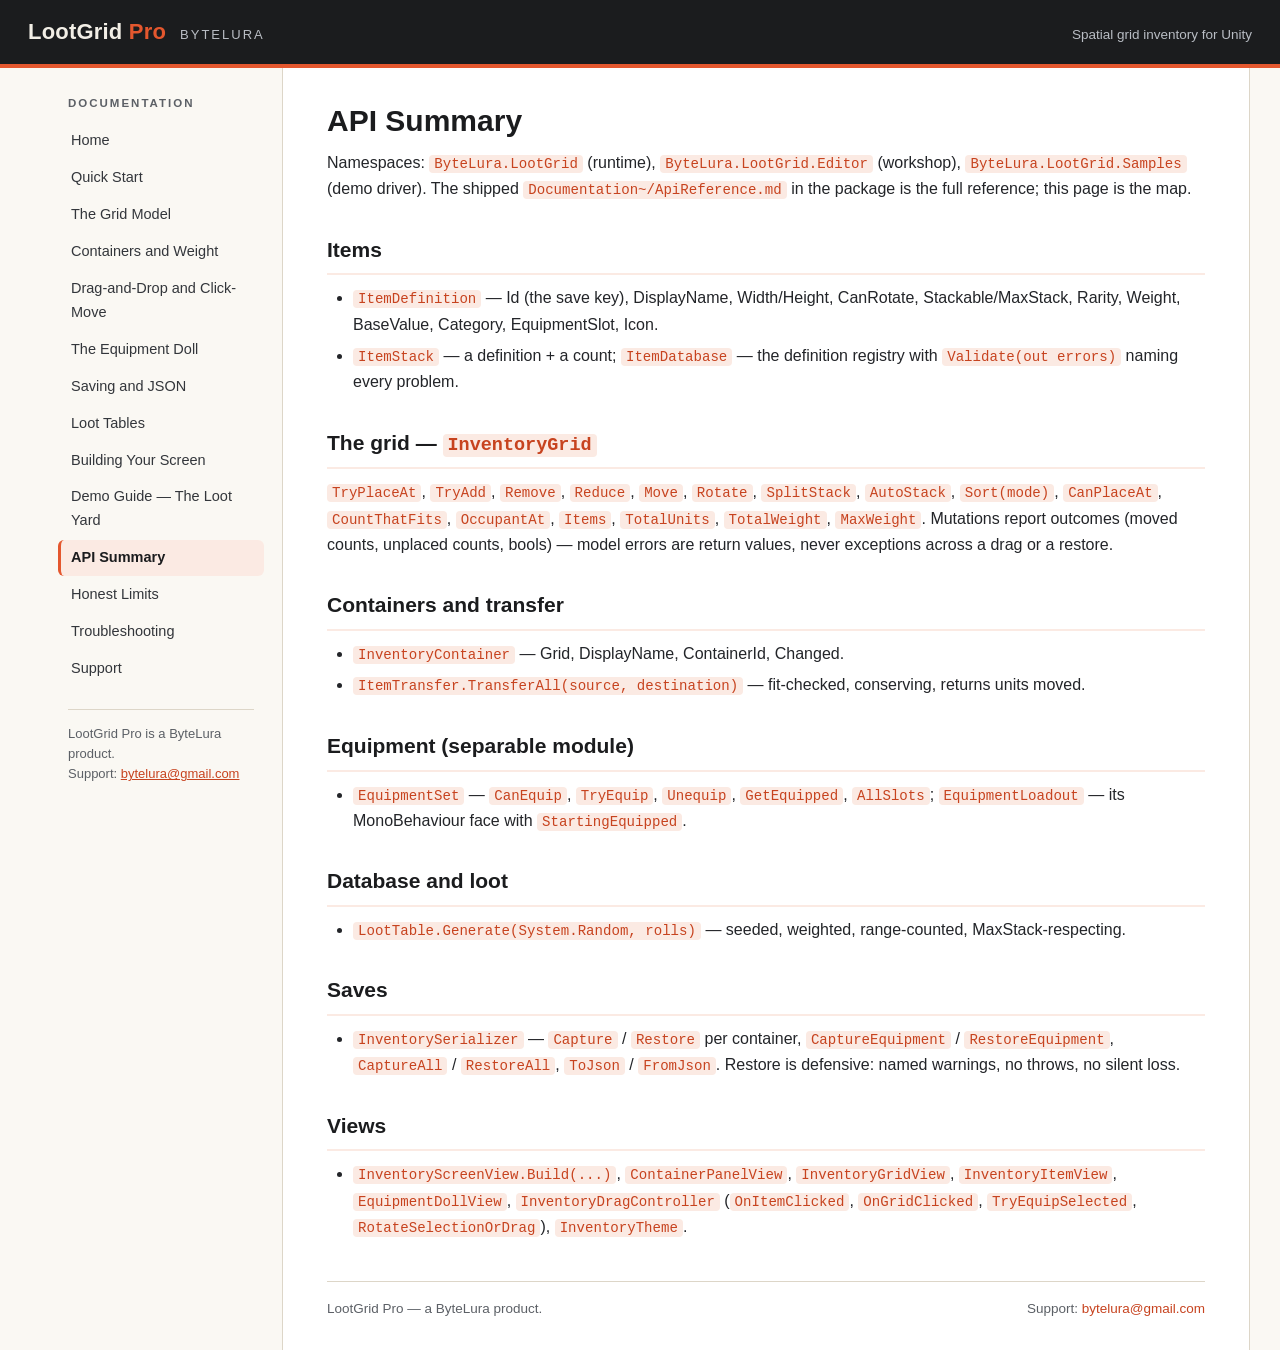
==== api-summary.html @ e7313106 "ByteLura documentation site — initial publish" ====
<!DOCTYPE html>
<html lang="en">
<head>
<meta charset="utf-8">
<meta name="viewport" content="width=device-width, initial-scale=1">
<title>API Summary — LootGrid Pro Documentation</title>
<link rel="stylesheet" href="style.css">
</head>
<body>
<header class="site-header">
  <a class="product" href="index.html">LootGrid <span>Pro</span></a>
  <span class="brand">ByteLura</span>
  <span class="tagline">Spatial grid inventory for Unity</span>
</header>
<div class="layout">
  <aside class="sidebar">
    <p class="nav-title">Documentation</p>
    <nav>
      <ol>
          <li><a href="index.html">Home</a></li>
          <li><a href="quick-start.html">Quick Start</a></li>
          <li><a href="grid-model.html">The Grid Model</a></li>
          <li><a href="containers-and-weight.html">Containers and Weight</a></li>
          <li><a href="drag-drop-and-click-move.html">Drag-and-Drop and Click-Move</a></li>
          <li><a href="equipment-doll.html">The Equipment Doll</a></li>
          <li><a href="saving-and-json.html">Saving and JSON</a></li>
          <li><a href="loot-tables.html">Loot Tables</a></li>
          <li><a href="building-your-screen.html">Building Your Screen</a></li>
          <li><a href="demo-guide.html">Demo Guide — The Loot Yard</a></li>
          <li><a href="api-summary.html" class="active">API Summary</a></li>
          <li><a href="honest-limits.html">Honest Limits</a></li>
          <li><a href="troubleshooting.html">Troubleshooting</a></li>
          <li><a href="support.html">Support</a></li>
      </ol>
    </nav>
    <p class="side-note">LootGrid Pro is a ByteLura product.<br>
    Support: <a href="mailto:bytelura@gmail.com">bytelura@gmail.com</a></p>
  </aside>
  <main class="content">

    <h1>API Summary</h1>

    <p>Namespaces: <code>ByteLura.LootGrid</code> (runtime), <code>ByteLura.LootGrid.Editor</code>
    (workshop), <code>ByteLura.LootGrid.Samples</code> (demo driver). The shipped
    <code>Documentation~/ApiReference.md</code> in the package is the full reference;
    this page is the map.</p>

    <h2>Items</h2>
    <ul>
      <li><code>ItemDefinition</code> — Id (the save key), DisplayName, Width/Height,
      CanRotate, Stackable/MaxStack, Rarity, Weight, BaseValue, Category,
      EquipmentSlot, Icon.</li>
      <li><code>ItemStack</code> — a definition + a count; <code>ItemDatabase</code> — the definition
      registry with <code>Validate(out errors)</code> naming every problem.</li>
    </ul>

    <h2>The grid — <code>InventoryGrid</code></h2>
    <p><code>TryPlaceAt</code>, <code>TryAdd</code>, <code>Remove</code>, <code>Reduce</code>, <code>Move</code>, <code>Rotate</code>,
    <code>SplitStack</code>, <code>AutoStack</code>, <code>Sort(mode)</code>, <code>CanPlaceAt</code>, <code>CountThatFits</code>,
    <code>OccupantAt</code>, <code>Items</code>, <code>TotalUnits</code>, <code>TotalWeight</code>, <code>MaxWeight</code>.
    Mutations report outcomes (moved counts, unplaced counts, bools) —
    model errors are return values, never exceptions across a drag or a
    restore.</p>

    <h2>Containers and transfer</h2>
    <ul>
      <li><code>InventoryContainer</code> — Grid, DisplayName, ContainerId, Changed.</li>
      <li><code>ItemTransfer.TransferAll(source, destination)</code> — fit-checked,
      conserving, returns units moved.</li>
    </ul>

    <h2>Equipment (separable module)</h2>
    <ul>
      <li><code>EquipmentSet</code> — <code>CanEquip</code>, <code>TryEquip</code>, <code>Unequip</code>, <code>GetEquipped</code>,
      <code>AllSlots</code>; <code>EquipmentLoadout</code> — its MonoBehaviour face with
      <code>StartingEquipped</code>.</li>
    </ul>

    <h2>Database and loot</h2>
    <ul>
      <li><code>LootTable.Generate(System.Random, rolls)</code> — seeded, weighted,
      range-counted, MaxStack-respecting.</li>
    </ul>

    <h2>Saves</h2>
    <ul>
      <li><code>InventorySerializer</code> — <code>Capture</code> / <code>Restore</code> per container,
      <code>CaptureEquipment</code> / <code>RestoreEquipment</code>, <code>CaptureAll</code> /
      <code>RestoreAll</code>, <code>ToJson</code> / <code>FromJson</code>. Restore is defensive: named
      warnings, no throws, no silent loss.</li>
    </ul>

    <h2>Views</h2>
    <ul>
      <li><code>InventoryScreenView.Build(...)</code>, <code>ContainerPanelView</code>,
      <code>InventoryGridView</code>, <code>InventoryItemView</code>, <code>EquipmentDollView</code>,
      <code>InventoryDragController</code> (<code>OnItemClicked</code>, <code>OnGridClicked</code>,
      <code>TryEquipSelected</code>, <code>RotateSelectionOrDrag</code>), <code>InventoryTheme</code>.</li>
    </ul>

    <footer class="page-footer">
      <span>LootGrid Pro — a ByteLura product.</span>
      <span>Support: <a href="mailto:bytelura@gmail.com">bytelura@gmail.com</a></span>
    </footer>
  </main>
</div>
</body>
</html>
---- style.css ----
/* LootGrid Pro documentation — ByteLura
   Identity: ink #1B1C1E, paper #F2EEE6, loot orange #E4572E (from the product icon) */

:root {
  --ink: #1B1C1E;
  --ink-soft: #33363B;
  --paper: #F2EEE6;
  --bg: #FAF8F3;
  --accent: #E4572E;
  --accent-dark: #C7431F;
  --accent-tint: #FBEAE3;
  --line: #DDD6C8;
  --text: #232529;
  --muted: #5C6066;
  --code-bg: #1B1C1E;
  --code-text: #F2EEE6;
}

* { box-sizing: border-box; }

html { scroll-behavior: smooth; }

body {
  margin: 0;
  background: var(--bg);
  color: var(--text);
  font-family: "Segoe UI", -apple-system, BlinkMacSystemFont, "Helvetica Neue", Arial, sans-serif;
  font-size: 16px;
  line-height: 1.65;
}

/* ---------- header ---------- */
.site-header {
  background: var(--ink);
  color: var(--paper);
  border-bottom: 4px solid var(--accent);
  padding: 14px 28px;
  display: flex;
  align-items: baseline;
  gap: 14px;
  flex-wrap: wrap;
}
.site-header .product {
  font-size: 22px;
  font-weight: 700;
  letter-spacing: 0.2px;
  color: var(--paper);
  text-decoration: none;
}
.site-header .product span { color: var(--accent); }
.site-header .brand {
  font-size: 13px;
  text-transform: uppercase;
  letter-spacing: 2px;
  color: #B9BDC4;
}
.site-header .tagline {
  margin-left: auto;
  font-size: 13.5px;
  color: #B9BDC4;
}

/* ---------- layout ---------- */
.layout {
  display: flex;
  align-items: flex-start;
  max-width: 1220px;
  margin: 0 auto;
}

/* ---------- sidebar ---------- */
.sidebar {
  flex: 0 0 252px;
  width: 252px;
  position: sticky;
  top: 0;
  max-height: 100vh;
  overflow-y: auto;
  padding: 26px 18px 30px 28px;
}
.sidebar .nav-title {
  font-size: 11.5px;
  font-weight: 700;
  text-transform: uppercase;
  letter-spacing: 2px;
  color: var(--muted);
  margin: 0 0 10px 10px;
}
.sidebar nav ol {
  list-style: none;
  margin: 0;
  padding: 0;
  counter-reset: navitem;
}
.sidebar nav li { margin: 1px 0; }
.sidebar nav a {
  display: block;
  padding: 6px 10px;
  border-radius: 6px;
  color: var(--ink-soft);
  text-decoration: none;
  font-size: 14.5px;
  border-left: 3px solid transparent;
}
.sidebar nav a:hover {
  background: var(--accent-tint);
  color: var(--ink);
}
.sidebar nav a.active {
  background: var(--accent-tint);
  border-left-color: var(--accent);
  color: var(--ink);
  font-weight: 600;
}
.sidebar .side-note {
  margin: 22px 10px 0;
  padding-top: 14px;
  border-top: 1px solid var(--line);
  font-size: 13px;
  color: var(--muted);
  line-height: 1.55;
}
.sidebar .side-note a { color: var(--accent-dark); }

/* ---------- content ---------- */
.content {
  flex: 1 1 auto;
  min-width: 0;
  background: #FFFFFF;
  border-left: 1px solid var(--line);
  border-right: 1px solid var(--line);
  padding: 34px 44px 20px;
  min-height: 100vh;
}
.content h1 {
  font-size: 30px;
  line-height: 1.25;
  margin: 0 0 6px;
  color: var(--ink);
}
.content h1 + .lede {
  font-size: 17px;
  color: var(--muted);
  margin: 0 0 22px;
}
.content h2 {
  font-size: 21px;
  margin: 30px 0 10px;
  padding-bottom: 6px;
  border-bottom: 2px solid var(--accent-tint);
  color: var(--ink);
}
.content h3 {
  font-size: 17px;
  margin: 22px 0 8px;
  color: var(--ink);
}
.content p { margin: 10px 0; }
.content ul, .content ol { margin: 10px 0; padding-left: 26px; }
.content li { margin: 5px 0; }
.content a { color: var(--accent-dark); }
.content a:hover { color: var(--accent); }
.content strong { color: var(--ink); }

.content code {
  font-family: ui-monospace, "Cascadia Code", Consolas, "Courier New", monospace;
  font-size: 0.88em;
  background: var(--accent-tint);
  color: var(--accent-dark);
  padding: 1px 5px;
  border-radius: 4px;
}
.content pre {
  background: var(--code-bg);
  color: var(--code-text);
  border-radius: 8px;
  padding: 16px 18px;
  overflow-x: auto;
  margin: 14px 0;
  border-top: 3px solid var(--accent);
}
.content pre code {
  background: none;
  color: inherit;
  padding: 0;
  font-size: 13.5px;
  line-height: 1.6;
}

.content table {
  border-collapse: collapse;
  width: 100%;
  margin: 14px 0;
  font-size: 15px;
}
.content th {
  background: var(--ink);
  color: var(--paper);
  text-align: left;
  padding: 8px 12px;
  font-weight: 600;
}
.content td {
  border: 1px solid var(--line);
  padding: 8px 12px;
  vertical-align: top;
}
.content tr:nth-child(even) td { background: #FBF9F5; }

.faq-q { font-weight: 700; color: var(--ink); margin-top: 20px; }

/* ---------- documentation images ---------- */
.doc-hero, .doc-shot { margin: 20px 0; }
.doc-hero img, .doc-shot img {
  display: block;
  max-width: 100%;
  height: auto;
  border: 1px solid var(--line);
  border-radius: 8px;
}
.doc-hero figcaption, .doc-shot figcaption {
  font-size: 13.5px;
  color: var(--muted);
  margin-top: 8px;
  line-height: 1.5;
}

.page-footer {
  margin-top: 40px;
  padding: 16px 0 10px;
  border-top: 1px solid var(--line);
  font-size: 13.5px;
  color: var(--muted);
  display: flex;
  justify-content: space-between;
  gap: 12px;
  flex-wrap: wrap;
}
.page-footer a { color: var(--accent-dark); text-decoration: none; }
.page-footer a:hover { text-decoration: underline; }

/* ---------- narrow screens ---------- */
@media (max-width: 860px) {
  .layout { flex-direction: column; }
  .sidebar {
    position: static;
    flex: none;
    width: 100%;
    max-height: none;
    padding: 18px 20px 6px;
    border-bottom: 1px solid var(--line);
  }
  .sidebar nav ol { columns: 2; column-gap: 24px; }
  .sidebar .side-note { display: none; }
  .content {
    border-left: none;
    border-right: none;
    padding: 24px 20px 14px;
    width: 100%;
  }
  .site-header { padding: 12px 20px; }
  .site-header .tagline { margin-left: 0; width: 100%; }
}
@media (max-width: 520px) {
  .sidebar nav ol { columns: 1; }
  .content h1 { font-size: 25px; }
}
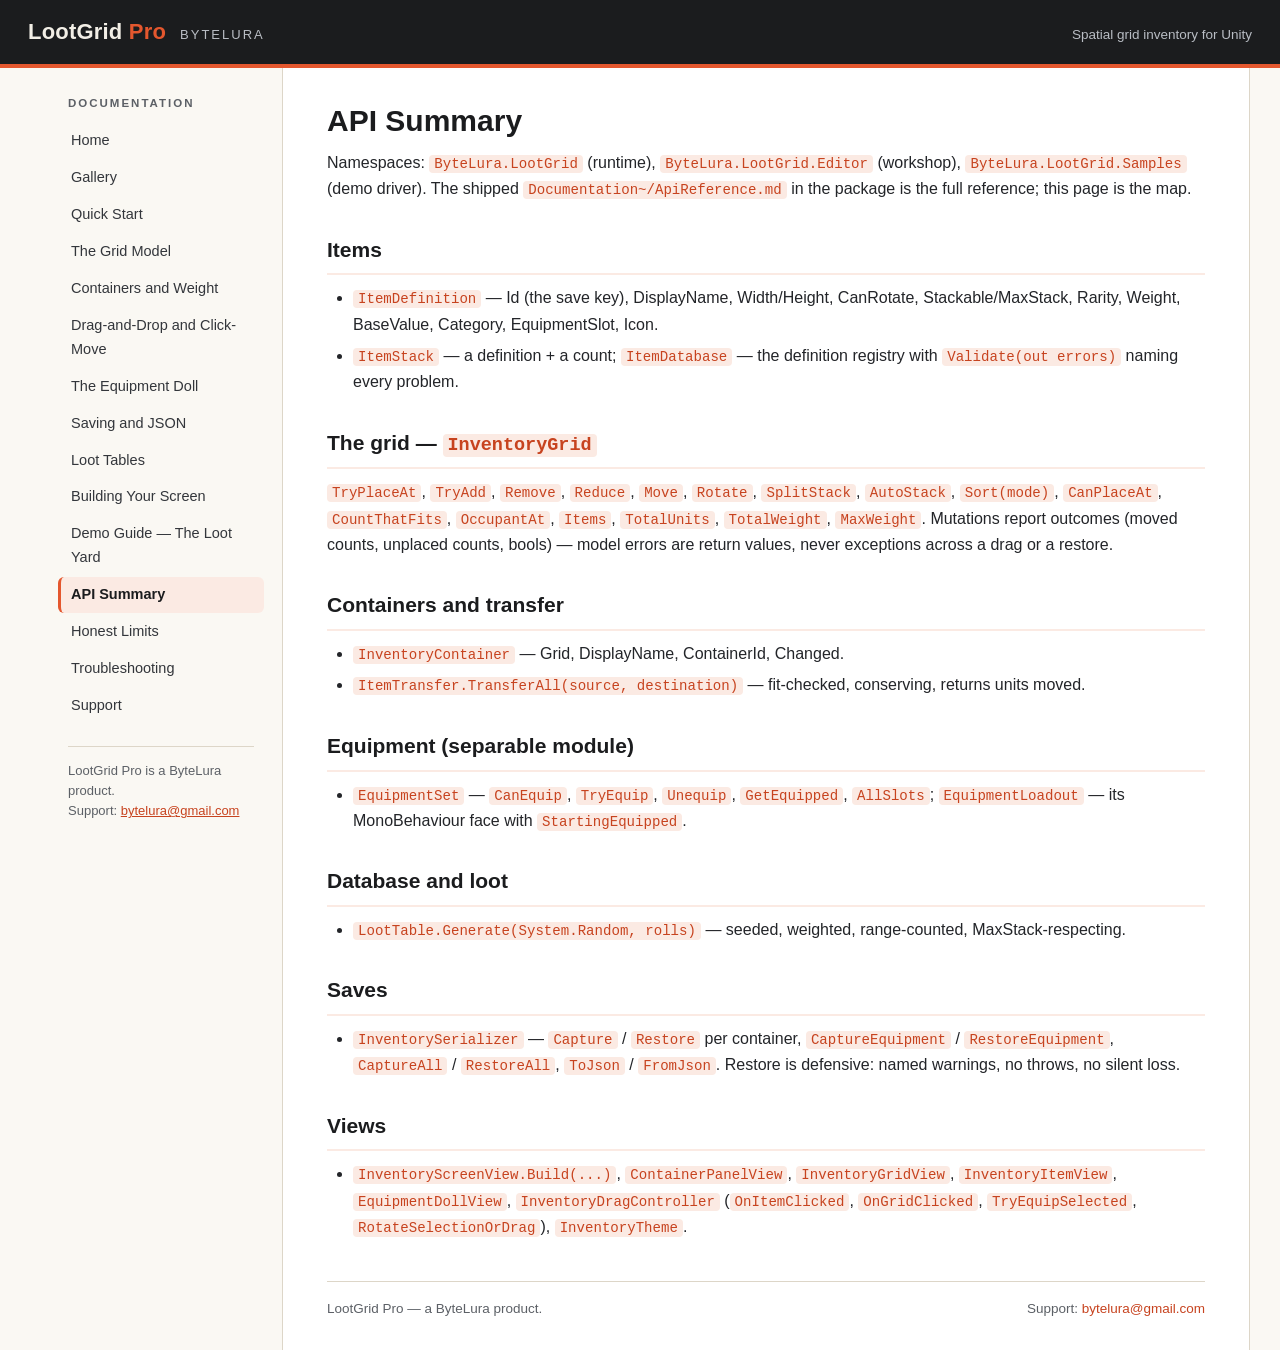
==== commit 4f89afc5: "Add Gallery page with all 15 fix3 showcase images (01-15) + nav link on every page" ====
--- a/api-summary.html
+++ b/api-summary.html
@@ -18,6 +18,7 @@
     <nav>
       <ol>
           <li><a href="index.html">Home</a></li>
+          <li><a href="gallery.html">Gallery</a></li>
           <li><a href="quick-start.html">Quick Start</a></li>
           <li><a href="grid-model.html">The Grid Model</a></li>
           <li><a href="containers-and-weight.html">Containers and Weight</a></li>
